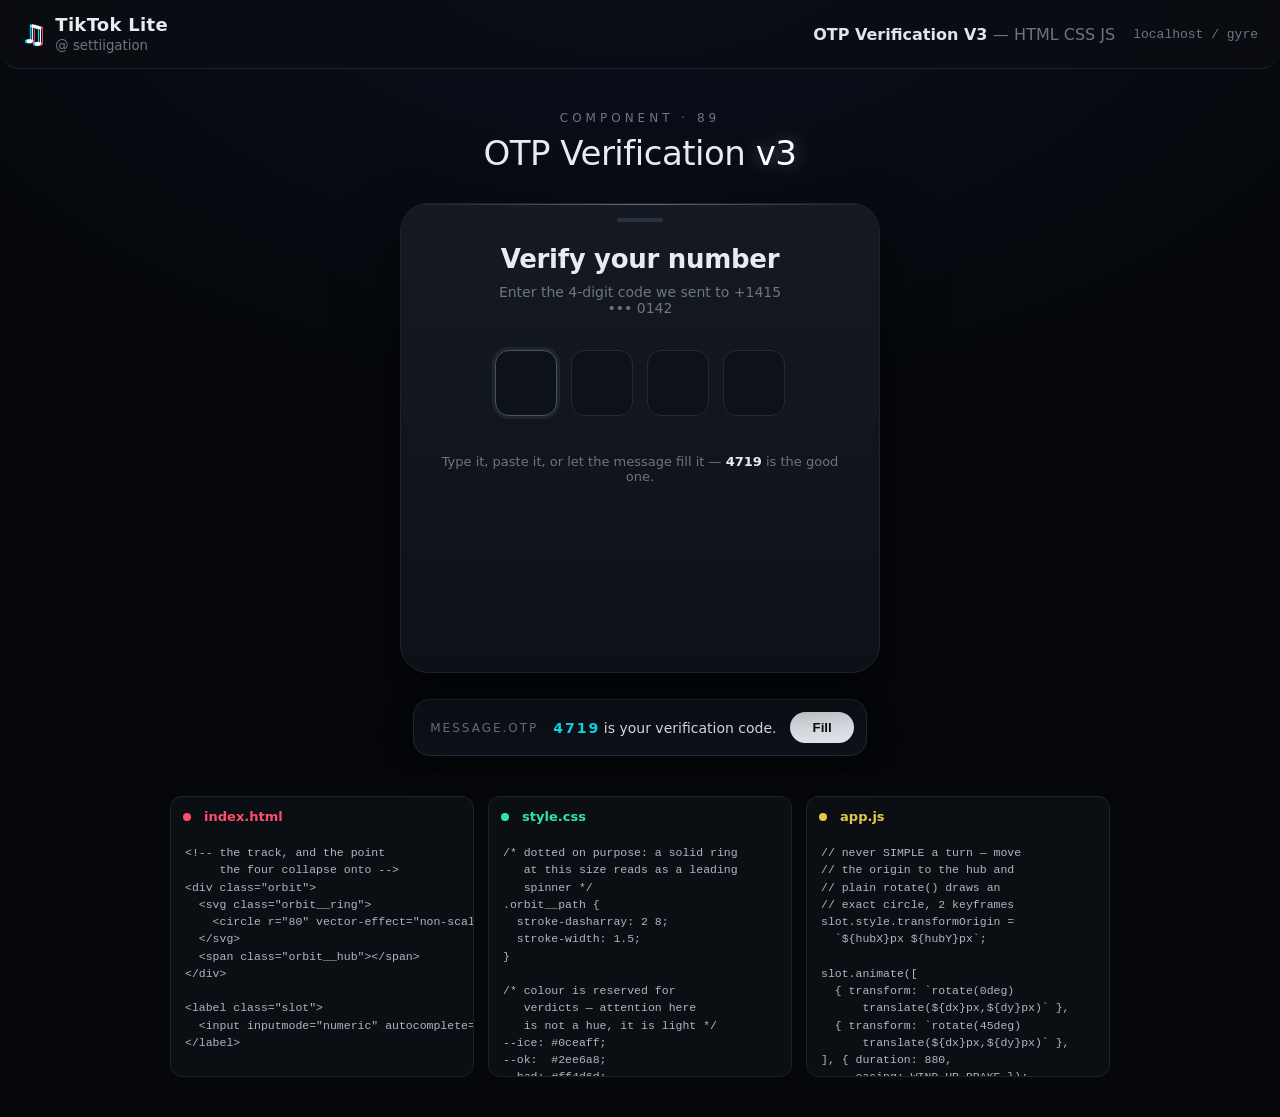
==== index.html @ d61eb6ff "Add OTP Verification v3 component demo, pagedrop build, and analysis contact sheet Co-authored-by: a" ====
<!DOCTYPE html>
<html lang="en">
<head>
  <meta charset="UTF-8" />
  <meta name="viewport" content="width=device-width, initial-scale=1.0" />
  <title>OTP Verification V3 — HTML CSS JS</title>
  <link rel="stylesheet" href="style.css" />
</head>
<body>
  <!-- demo header -->
  <header class="demo-header">
    <div class="brand">
      <span class="brand-mark">&#9835;</span>
      <div class="brand-name">
        <strong>TikTok Lite</strong>
        <small>@ settiigation</small>
      </div>
    </div>
    <div class="demo-title">
      <span>OTP Verification V3</span>
      <span class="stack">— HTML CSS JS</span>
    </div>
    <div class="host">localhost / gyre</div>
  </header>

  <main class="stage">
    <p class="kicker">COMPONENT · 89</p>
    <h1 class="page-title">OTP Verification <span>v3</span></h1>

    <!-- OTP card -->
    <section class="card" id="card" aria-label="OTP verification">
      <span class="grabber"></span>

      <div class="card-status" id="cardStatus">Verify your number</div>
      <p class="card-hint" id="cardHint">Enter the 4-digit code we sent to +1415 &#8226;&#8226;&#8226; 0142</p>

      <!-- input state -->
      <div class="code" id="code" aria-live="polite"></div>

      <!-- orbit / verifying state -->
      <div class="orbit hidden" id="orbit" aria-hidden="true">
        <svg class="orbit__ring" viewBox="0 0 200 200">
          <circle cx="100" cy="100" r="80" fill="none" />
        </svg>
        <span class="orbit__hub"></span>
        <div class="orbit__slots" id="orbitSlots">
          <span class="orbit__slot"></span>
          <span class="orbit__slot"></span>
          <span class="orbit__slot"></span>
          <span class="orbit__slot"></span>
        </div>
      </div>

      <!-- success state -->
      <div class="success hidden" id="success" aria-hidden="true">
        <p class="success-title">Verified successfully</p>
        <div class="success-badge">
          <div class="success-inner"></div>
          <span class="spark spark1"></span>
          <span class="spark spark2"></span>
          <span class="spark spark3"></span>
          <span class="spark spark4"></span>
          <span class="spark spark5"></span>
          <span class="spark spark6"></span>
          <span class="spark spark7"></span>
        </div>
      </div>

      <p class="resend hidden" id="resend">Didn't receive the code? &nbsp;Resend in <span id="resendCount">25</span>s</p>
      <p class="helper hidden" id="helper">Type it, paste it, or let the message fill it — <b>4719</b> is the good one.</p>
    </section>

    <!-- message bubble -->
    <div class="message hidden" id="message">
      <div class="message-pill">
        <span class="message-label">MESSAGE.OTP</span>
        <span class="message-body" id="messageBody"><b>4</b><b>7</b><b>1</b><b>9</b> is your verification code.</span>
        <button class="fill-btn" id="fillBtn" type="button">Fill</button>
      </div>
    </div>
  </main>

  <!-- recreated source panels -->
  <section class="codebar">
    <div class="file" data-tab="html">
      <span class="dot"></span>
      <h3>index.html</h3>
      <pre><code>&lt;!-- the track, and the point
     the four collapse onto --&gt;
&lt;div class="orbit"&gt;
  &lt;svg class="orbit__ring"&gt;
    &lt;circle r="80" vector-effect="non-scaling-stroke"/&gt;
  &lt;/svg&gt;
  &lt;span class="orbit__hub"&gt;&lt;/span&gt;
&lt;/div&gt;

&lt;label class="slot"&gt;
  &lt;input inputmode="numeric" autocomplete="one-time-code"&gt;
&lt;/label&gt;</code></pre>
    </div>
    <div class="file" data-tab="css">
      <span class="dot"></span>
      <h3>style.css</h3>
      <pre><code>/* dotted on purpose: a solid ring
   at this size reads as a leading
   spinner */
.orbit__path {
  stroke-dasharray: 2 8;
  stroke-width: 1.5;
}

/* colour is reserved for
   verdicts — attention here
   is not a hue, it is light */
--ice: #0ceaff;
--ok:  #2ee6a8;
--bad: #ff4d6d;</code></pre>
    </div>
    <div class="file" data-tab="js">
      <span class="dot"></span>
      <h3>app.js</h3>
      <pre><code>// never SIMPLE a turn — move
// the origin to the hub and
// plain rotate() draws an
// exact circle, 2 keyframes
slot.style.transformOrigin =
  `${hubX}px ${hubY}px`;

slot.animate([
  { transform: `rotate(0deg)
      translate(${dx}px,${dy}px)` },
  { transform: `rotate(45deg)
      translate(${dx}px,${dy}px)` },
], { duration: 880,
     easing: WIND_UP_BRAKE });</code></pre>
    </div>
  </section>

  <script src="app.js"></script>
</body>
</html>
---- style.css ----
:root {
  --bg: #05070a;
  --panel: #0b0e13;
  --panel-2: #10141b;
  --line: #1c232e;
  --text: #e8ecf2;
  --muted: #6d7583;
  --ice: #0ceaff;
  --ok: #2ee6a8;
  --bad: #ff4d6d;
  --radius: 28px;
}

* { box-sizing: border-box; }

html, body {
  margin: 0;
  padding: 0;
  background: radial-gradient(120% 90% at 50% -10%, #0a1120 0%, var(--bg) 55%);
  color: var(--text);
  font-family: "Segoe UI", system-ui, -apple-system, Roboto, Helvetica, Arial, sans-serif;
}

/* ---------- demo header ---------- */
.demo-header {
  display: flex;
  align-items: center;
  gap: 18px;
  padding: 14px 22px;
  background: rgba(10, 13, 18, .75);
  border-bottom: 1px solid var(--line);
  border-radius: 0 0 20px 20px;
}
.brand { display: flex; align-items: center; gap: 10px; }
.brand-mark {
  font-size: 26px;
  color: #fff;
  filter: drop-shadow(2px 0 0 var(--bad)) drop-shadow(-2px 0 0 var(--ice));
}
.brand-name strong { display: block; font-size: 18px; letter-spacing: .3px; }
.brand-name small { color: var(--muted); }
.demo-title { margin-left: auto; font-weight: 600; color: #dfe5ee; }
.demo-title .stack { color: var(--muted); font-weight: 400; }
.host { color: var(--muted); font-family: ui-monospace, monospace; font-size: 13px; }

/* ---------- stage ---------- */
.stage {
  max-width: 520px;
  margin: 0 auto;
  padding: 42px 20px 30px;
  text-align: center;
}
.kicker {
  color: var(--muted);
  letter-spacing: 4px;
  font-size: 12px;
  text-transform: uppercase;
  margin: 0 0 8px;
}
.page-title {
  margin: 0 0 30px;
  font-size: 34px;
  font-weight: 500;
  letter-spacing: -.5px;
}
.page-title span {
  color: #fff;
  text-shadow: 0 0 18px rgba(255, 255, 255, .35);
}

/* ---------- card ---------- */
.card {
  position: relative;
  background: linear-gradient(180deg, #151a22 0%, #0d1117 100%);
  border: 1px solid var(--line);
  border-radius: var(--radius);
  padding: 40px 28px 30px;
  min-height: 470px;
  box-shadow: 0 30px 60px rgba(0, 0, 0, .5);
  overflow: hidden;
}
.card::before {
  content: "";
  position: absolute;
  inset: 0 0 auto 0;
  height: 1px;
  background: linear-gradient(90deg, transparent, rgba(255,255,255,.35), transparent);
}
.grabber {
  position: absolute;
  top: 14px;
  left: 50%;
  transform: translateX(-50%);
  width: 46px;
  height: 4px;
  border-radius: 999px;
  background: #2a323f;
}

.card-status {
  font-size: 26px;
  font-weight: 600;
  margin: 0 0 10px;
  letter-spacing: -.3px;
}
.card-hint {
  color: var(--muted);
  font-size: 14px;
  margin: 0 auto 34px;
  max-width: 300px;
}

/* ---------- code input ---------- */
.code {
  display: flex;
  justify-content: center;
  gap: 14px;
  min-height: 78px;
}
.slot {
  width: 62px;
  height: 66px;
  border-radius: 14px;
  border: 1px solid #232b37;
  background: #0d1118;
  display: grid;
  place-items: center;
  font-size: 30px;
  font-weight: 600;
  color: var(--text);
  transition: border-color .18s, box-shadow .18s, background .18s;
}
.slot svg {
  width: 26px;
  height: 26px;
  color: #49515d;
}
.slot input {
  width: 100%;
  height: 100%;
  border: none;
  outline: none;
  background: transparent;
  color: inherit;
  font: inherit;
  text-align: center;
  caret-color: var(--ice);
}
.slot input::placeholder { color: #39414d; }
.slot.filled { background: #101722; }
.slot.active {
  border-color: #465364;
  box-shadow: 0 0 0 3px rgba(120, 140, 170, .12);
}
.slot.error { border-color: var(--bad); }
.slot.ok { border-color: var(--ok); background: rgba(46, 230, 168, .08); }

/* ---------- orbit ---------- */
.orbit {
  position: relative;
  width: 250px;
  height: 250px;
  margin: 30px auto 0;
}
.orbit__ring {
  position: absolute;
  inset: 0;
  width: 100%;
  height: 100%;
}
.orbit__ring circle {
  stroke: #39414a;
  stroke-dasharray: 2 8;
  stroke-width: 1.5;
  fill: none;
  transform-origin: center;
  animation: spin 12s linear infinite;
}
@keyframes spin { to { transform: rotate(360deg); } }

.orbit__hub {
  position: absolute;
  top: 50%;
  left: 50%;
  width: 8px;
  height: 8px;
  border-radius: 50%;
  background: #57606d;
  transform: translate(-50%, -50%);
}
.orbit__slots { position: absolute; inset: 0; }
.orbit__slot {
  position: absolute;
  top: 50%;
  left: 50%;
  width: 56px;
  height: 56px;
  border-radius: 14px;
  background: #101722;
  border: 1px solid #242c38;
  display: grid;
  place-items: center;
  font-size: 26px;
  font-weight: 600;
  will-change: transform;
}

/* ---------- success ---------- */
.success { margin-top: 34px; }
.success-title {
  color: var(--ok);
  font-size: 24px;
  font-weight: 600;
  margin: 0 0 26px;
  text-shadow: 0 0 16px rgba(46, 230, 168, .4);
}
.success-badge {
  position: relative;
  width: 110px;
  height: 110px;
  margin: 0 auto;
  border: 1.5px solid rgba(46,230,168,.7);
  border-radius: 24px;
  display: grid;
  place-items: center;
  box-shadow: 0 0 24px rgba(46,230,168,.35), inset 0 0 24px rgba(46,230,168,.15);
  animation: pop .5s cubic-bezier(.2,.9,.3,1.2);
}
.success-inner {
  width: 64px;
  height: 64px;
  border-radius: 18px;
  background: linear-gradient(160deg, #123427, #0a1f18);
  border: 1px solid #1f4f3c;
}
@keyframes pop { from { transform: scale(.8); opacity: 0; } to { transform: scale(1); opacity: 1; } }
.spark {
  position: absolute;
  width: 6px;
  height: 6px;
  border-radius: 50%;
  background: var(--ok);
}
.spark1 { top: -16px; left: 50%; }
.spark2 { bottom: -16px; left: 50%; }
.spark3 { top: 50%; left: -16px; }
.spark4 { top: 50%; right: -16px; }
.spark5 { top: 4px; right: 4px; }
.spark6 { bottom: 4px; left: 4px; }
.spark7 { bottom: 4px; right: 4px; display: none; }
.spark { animation: pulse 1.4s ease-in-out infinite; }
.spark2 { animation-delay: .18s; }
.spark3 { animation-delay: .36s; }
.spark4 { animation-delay: .54s; }
.spark5 { animation-delay: .72s; }
.spark6 { animation-delay: .9s; }
@keyframes pulse { 0%,100% { opacity: .35; } 50% { opacity: 1; } }

/* ---------- resend / helper ---------- */
.resend { color: var(--muted); margin-top: 26px; font-size: 14px; }
.resend span { color: var(--text); font-weight: 600; }
.helper { color: var(--muted); font-size: 13px; margin-top: 26px; }
.helper b { color: var(--text); }

/* ---------- message ---------- */
.message {
  display: flex;
  justify-content: center;
  margin-top: 26px;
}
.hidden { display: none !important; }
.message-pill {
  display: inline-flex;
  align-items: center;
  gap: 14px;
  background: #0d1118;
  border: 1px solid #222a35;
  border-radius: 16px;
  padding: 12px 12px 12px 16px;
  box-shadow: 0 12px 28px rgba(0,0,0,.4);
}
.message-label {
  color: var(--muted);
  font-size: 12px;
  letter-spacing: 2px;
  text-transform: uppercase;
}
.message-body { font-size: 14px; color: var(--text); }
.message-body b { margin: 0 1px; color: var(--ice); font-weight: 600; }
.fill-btn {
  border: none;
  background: #e8ecf2;
  color: #0b0e13;
  font-weight: 600;
  border-radius: 999px;
  padding: 8px 22px;
  cursor: pointer;
  transition: transform .1s, opacity .15s;
}
.fill-btn:hover { transform: scale(1.04); }
.fill-btn:active { transform: scale(.97); }

/* ---------- code bar ---------- */
.codebar {
  max-width: 980px;
  margin: 10px auto 40px;
  padding: 0 20px;
  display: grid;
  grid-template-columns: repeat(3, 1fr);
  gap: 14px;
}
.file {
  background: #0b0e13;
  border: 1px solid var(--line);
  border-radius: 12px;
  overflow: hidden;
}
.file .dot { display: inline-block; width: 8px; height: 8px; border-radius: 50%; background: var(--bad); margin: 0 8px 0 12px; }
.file h3 {
  display: inline-block;
  margin: 0;
  padding: 12px 0;
  color: var(--bad);
  font-size: 13px;
  font-weight: 600;
}
.file pre {
  margin: 0;
  padding: 8px 14px 14px;
  font-family: ui-monospace, "SF Mono", Menlo, Consolas, monospace;
  font-size: 11.5px;
  line-height: 1.5;
  color: #aeb7c4;
  overflow: auto;
  max-height: 240px;
}
.file[data-tab="css"] h3 { color: #2ee6a8; }
.file[data-tab="css"] .dot { background: #2ee6a8; }
.file[data-tab="js"] h3 { color: #e2c94b; }
.file[data-tab="js"] .dot { background: #e2c94b; }

@media (max-width: 760px) {
  .codebar { grid-template-columns: 1fr; }
  .demo-title .stack, .host { display: none; }
  .slot { width: 56px; height: 60px; }
  .orbit { transform: scale(.9); }
}
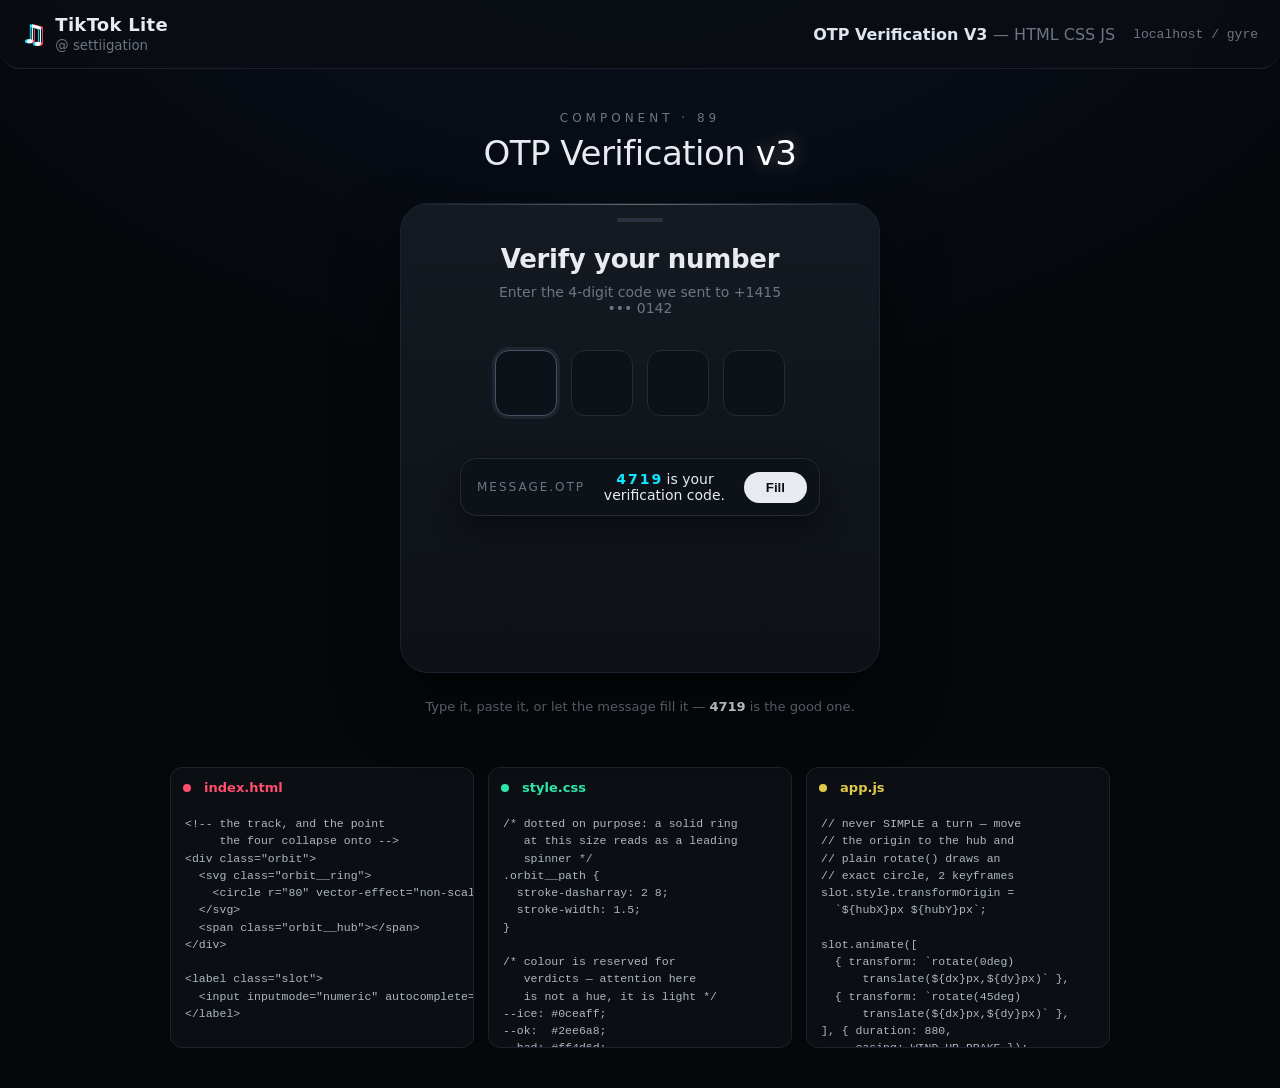
==== commit cf2bc071: "Match reference: upright orbiting digits, checkmark success card, Continue pill, and TikTok Lite spl" ====
--- a/index.html
+++ b/index.html
@@ -54,8 +54,11 @@
       <!-- success state -->
       <div class="success hidden" id="success" aria-hidden="true">
         <p class="success-title">Verified successfully</p>
+        <p class="success-sub">Your number has been verified.</p>
         <div class="success-badge">
-          <div class="success-inner"></div>
+          <svg class="checkmark" viewBox="0 0 24 24" aria-hidden="true">
+            <path d="M5 12.5 L10 17.5 L19 7.5" fill="none" stroke="currentColor" stroke-width="2.6" stroke-linecap="round" stroke-linejoin="round" />
+          </svg>
           <span class="spark spark1"></span>
           <span class="spark spark2"></span>
           <span class="spark spark3"></span>
@@ -63,22 +66,38 @@
           <span class="spark spark5"></span>
           <span class="spark spark6"></span>
           <span class="spark spark7"></span>
+          <span class="spark spark8"></span>
+        </div>
+        <div class="success-footer">
+          <span class="secure">Verified and secure</span>
+          <button class="continue-btn" id="continueBtn" type="button">Continue</button>
         </div>
       </div>
 
       <p class="resend hidden" id="resend">Didn't receive the code? &nbsp;Resend in <span id="resendCount">25</span>s</p>
-      <p class="helper hidden" id="helper">Type it, paste it, or let the message fill it — <b>4719</b> is the good one.</p>
+
+      <!-- message bubble -->
+      <div class="message hidden" id="message">
+        <div class="message-pill">
+          <span class="message-label">MESSAGE.OTP</span>
+          <span class="message-body" id="messageBody"><b>4</b><b>7</b><b>1</b><b>9</b> is your verification code.</span>
+          <button class="fill-btn" id="fillBtn" type="button">Fill</button>
+        </div>
+      </div>
     </section>
 
-    <!-- message bubble -->
-    <div class="message hidden" id="message">
-      <div class="message-pill">
-        <span class="message-label">MESSAGE.OTP</span>
-        <span class="message-body" id="messageBody"><b>4</b><b>7</b><b>1</b><b>9</b> is your verification code.</span>
-        <button class="fill-btn" id="fillBtn" type="button">Fill</button>
-      </div>
+    <p class="helper hidden" id="helper">Type it, paste it, or let the message fill it — <b>4719</b> is the good one.</p>
+  </main>
+
+  <!-- full-screen app splash (shown after verification, as in the recording) -->
+  <div class="splash hidden" id="splash" aria-hidden="true">
+    <div class="splash-logo">
+      <span class="note">&#9835;</span>
+      <span class="bolt">&#9889;</span>
     </div>
-  </main>
+    <h2 class="splash-name">TikTok</h2>
+    <p class="splash-lite">Lite</p>
+  </div>
 
   <!-- recreated source panels -->
   <section class="codebar">
--- a/style.css
+++ b/style.css
@@ -195,24 +195,36 @@
   left: 50%;
   width: 56px;
   height: 56px;
+  margin: -28px 0 0 -28px; /* centre the tile on the hub */
   border-radius: 14px;
   background: #101722;
   border: 1px solid #242c38;
+  font-size: 26px;
+  font-weight: 600;
+  will-change: transform;
+}
+.orbit__face {
+  width: 100%;
+  height: 100%;
   display: grid;
   place-items: center;
-  font-size: 26px;
-  font-weight: 600;
+  color: var(--text);
   will-change: transform;
 }
 
 /* ---------- success ---------- */
-.success { margin-top: 34px; }
+.success { margin-top: 30px; }
 .success-title {
   color: var(--ok);
   font-size: 24px;
   font-weight: 600;
-  margin: 0 0 26px;
+  margin: 0 0 8px;
   text-shadow: 0 0 16px rgba(46, 230, 168, .4);
+}
+.success-sub {
+  color: var(--muted);
+  font-size: 13px;
+  margin: 0 0 30px;
 }
 .success-badge {
   position: relative;
@@ -223,17 +235,12 @@
   border-radius: 24px;
   display: grid;
   place-items: center;
+  color: var(--ok);
   box-shadow: 0 0 24px rgba(46,230,168,.35), inset 0 0 24px rgba(46,230,168,.15);
   animation: pop .5s cubic-bezier(.2,.9,.3,1.2);
 }
-.success-inner {
-  width: 64px;
-  height: 64px;
-  border-radius: 18px;
-  background: linear-gradient(160deg, #123427, #0a1f18);
-  border: 1px solid #1f4f3c;
-}
-@keyframes pop { from { transform: scale(.8); opacity: 0; } to { transform: scale(1); opacity: 1; } }
+.checkmark { width: 54px; height: 54px; filter: drop-shadow(0 0 8px rgba(46,230,168,.7)); }
+@keyframes pop { from { transform: scale(.25); opacity: 0; } to { transform: scale(1); opacity: 1; } }
 .spark {
   position: absolute;
   width: 6px;
@@ -247,14 +254,83 @@
 .spark4 { top: 50%; right: -16px; }
 .spark5 { top: 4px; right: 4px; }
 .spark6 { bottom: 4px; left: 4px; }
-.spark7 { bottom: 4px; right: 4px; display: none; }
+.spark7 { bottom: 4px; right: 4px; }
+.spark8 { top: 4px; left: 4px; }
 .spark { animation: pulse 1.4s ease-in-out infinite; }
 .spark2 { animation-delay: .18s; }
 .spark3 { animation-delay: .36s; }
 .spark4 { animation-delay: .54s; }
 .spark5 { animation-delay: .72s; }
 .spark6 { animation-delay: .9s; }
+.spark7 { animation-delay: 1.08s; }
+.spark8 { animation-delay: 1.26s; }
 @keyframes pulse { 0%,100% { opacity: .35; } 50% { opacity: 1; } }
+
+.success-footer {
+  display: flex;
+  align-items: center;
+  justify-content: space-between;
+  gap: 16px;
+  margin-top: 34px;
+  padding: 10px 6px 0 12px;
+  border-top: 1px solid var(--line);
+}
+.secure {
+  color: var(--muted);
+  font-size: 13px;
+  display: inline-flex;
+  align-items: center;
+  gap: 8px;
+}
+.secure::before { content: ""; width: 18px; height: 18px; border-radius: 50%; background: rgba(46,230,168,.15); position: relative; }
+.continue-btn {
+  border: 1px solid var(--ok);
+  background: linear-gradient(180deg, #2ee6a8, #20c98f);
+  color: #04120c;
+  font-weight: 700;
+  border-radius: 999px;
+  padding: 9px 26px;
+  cursor: pointer;
+  box-shadow: 0 6px 18px rgba(46,230,168,.35);
+  transition: transform .1s, box-shadow .15s;
+}
+.continue-btn:hover { transform: translateY(-1px); box-shadow: 0 10px 22px rgba(46,230,168,.45); }
+.continue-btn:active { transform: translateY(1px); }
+
+/* ---------- splash ---------- */
+.splash {
+  position: fixed;
+  inset: 0;
+  z-index: 50;
+  background: #0a0b0d;
+  display: flex;
+  flex-direction: column;
+  align-items: center;
+  justify-content: center;
+  gap: 6px;
+}
+.splash-logo { position: relative; margin-bottom: 10px; }
+.splash-logo .note {
+  font-size: 92px;
+  line-height: 1;
+  color: #fff;
+  filter: drop-shadow(-4px 0 0 rgba(12,234,255,.9)) drop-shadow(4px 0 0 rgba(255,77,109,.9));
+}
+.splash-logo .bolt {
+  position: absolute;
+  top: 8px;
+  left: 50%;
+  transform: translateX(-50%);
+  font-size: 26px;
+}
+.splash-name {
+  margin: 0;
+  font-size: 44px;
+  font-weight: 700;
+  letter-spacing: -.5px;
+  text-shadow: -3px 0 0 rgba(12,234,255,.85), 3px 0 0 rgba(255,77,109,.85);
+}
+.splash-lite { margin: 0; color: #cfd4dc; font-size: 22px; letter-spacing: 1px; }
 
 /* ---------- resend / helper ---------- */
 .resend { color: var(--muted); margin-top: 26px; font-size: 14px; }
@@ -266,19 +342,24 @@
 .message {
   display: flex;
   justify-content: center;
-  margin-top: 26px;
+  margin-top: 30px;
 }
 .hidden { display: none !important; }
 .message-pill {
   display: inline-flex;
   align-items: center;
+  width: 100%;
+  max-width: 360px;
   gap: 14px;
+  justify-content: flex-start;
   background: #0d1118;
   border: 1px solid #222a35;
   border-radius: 16px;
   padding: 12px 12px 12px 16px;
   box-shadow: 0 12px 28px rgba(0,0,0,.4);
 }
+.message-label { margin-right: auto; }
+.fill-btn { margin-left: auto; }
 .message-label {
   color: var(--muted);
   font-size: 12px;
